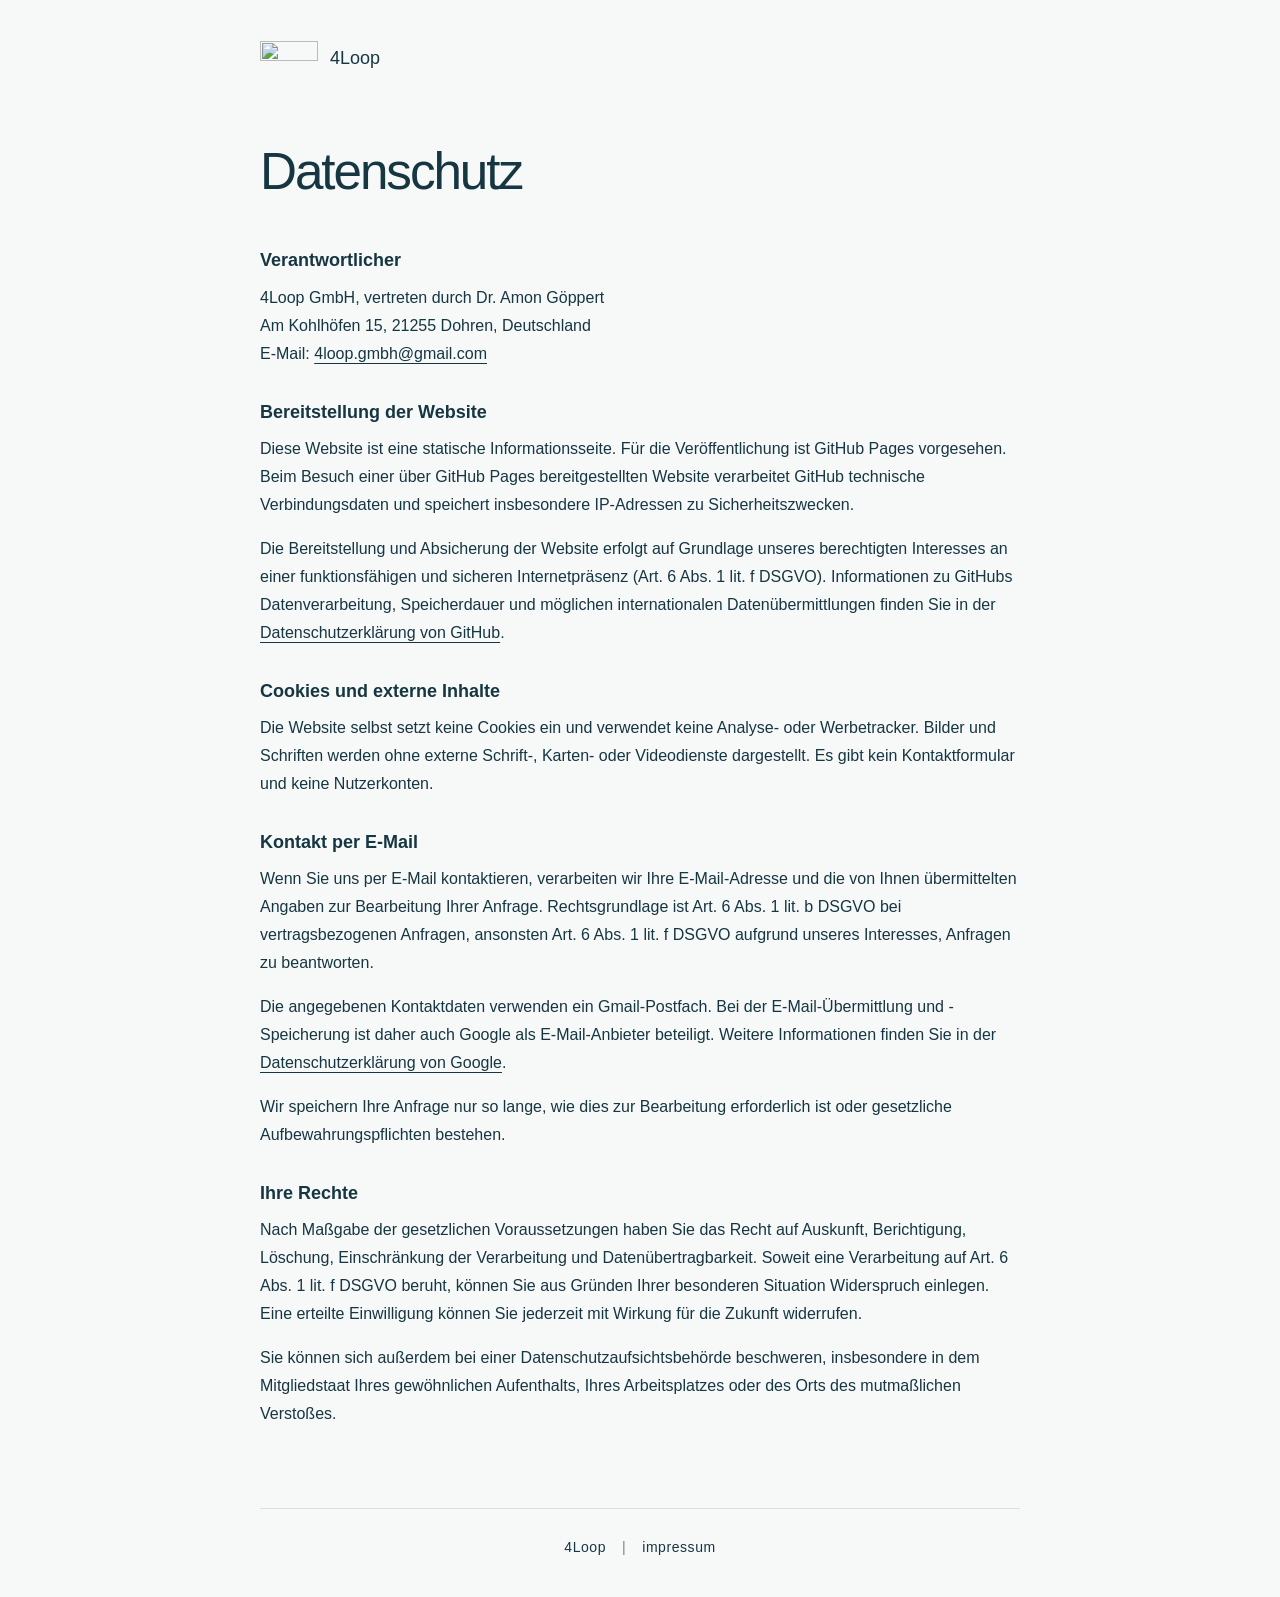
==== datenschutz.html @ 5a935d4c "Simplify 4Loop website around logo and forest photograph" ====
<!doctype html>
<html lang="de">
<head>
  <meta charset="utf-8">
  <meta name="viewport" content="width=device-width, initial-scale=1">
  <meta name="robots" content="noindex, nofollow">
  <title>Datenschutz | 4Loop</title>
  <link rel="icon" href="assets/logo.png" type="image/png">
  <link rel="stylesheet" href="styles.css">
</head>
<body class="legal-page">
  <header class="legal-header"><a class="home-link" href="./" aria-label="4Loop Startseite"><img src="assets/logo.png" width="480" height="289" alt=""><span>4Loop</span></a></header>
  <main class="legal-content">
    <h1>Datenschutz</h1>
    <h2>Verantwortlicher</h2>
    <p>4Loop GmbH, vertreten durch Dr. Amon Göppert<br>Am Kohlhöfen 15, 21255 Dohren, Deutschland<br>E-Mail: <a href="mailto:4loop.gmbh@gmail.com">4loop.gmbh@gmail.com</a></p>
    <h2>Bereitstellung der Website</h2>
    <p>Diese Website ist eine statische Informationsseite. Für die Veröffentlichung ist GitHub Pages vorgesehen. Beim Besuch einer über GitHub Pages bereitgestellten Website verarbeitet GitHub technische Verbindungsdaten und speichert insbesondere IP-Adressen zu Sicherheitszwecken.</p>
    <p>Die Bereitstellung und Absicherung der Website erfolgt auf Grundlage unseres berechtigten Interesses an einer funktionsfähigen und sicheren Internetpräsenz (Art. 6 Abs. 1 lit. f DSGVO). Informationen zu GitHubs Datenverarbeitung, Speicherdauer und möglichen internationalen Datenübermittlungen finden Sie in der <a href="https://docs.github.com/de/site-policy/privacy-policies/github-general-privacy-statement" rel="noreferrer">Datenschutzerklärung von GitHub</a>.</p>
    <h2>Cookies und externe Inhalte</h2>
    <p>Die Website selbst setzt keine Cookies ein und verwendet keine Analyse- oder Werbetracker. Bilder und Schriften werden ohne externe Schrift-, Karten- oder Videodienste dargestellt. Es gibt kein Kontaktformular und keine Nutzerkonten.</p>
    <h2>Kontakt per E-Mail</h2>
    <p>Wenn Sie uns per E-Mail kontaktieren, verarbeiten wir Ihre E-Mail-Adresse und die von Ihnen übermittelten Angaben zur Bearbeitung Ihrer Anfrage. Rechtsgrundlage ist Art. 6 Abs. 1 lit. b DSGVO bei vertragsbezogenen Anfragen, ansonsten Art. 6 Abs. 1 lit. f DSGVO aufgrund unseres Interesses, Anfragen zu beantworten.</p>
    <p>Die angegebenen Kontaktdaten verwenden ein Gmail-Postfach. Bei der E-Mail-Übermittlung und -Speicherung ist daher auch Google als E-Mail-Anbieter beteiligt. Weitere Informationen finden Sie in der <a href="https://policies.google.com/privacy?hl=de" rel="noreferrer">Datenschutzerklärung von Google</a>.</p>
    <p>Wir speichern Ihre Anfrage nur so lange, wie dies zur Bearbeitung erforderlich ist oder gesetzliche Aufbewahrungspflichten bestehen.</p>
    <h2>Ihre Rechte</h2>
    <p>Nach Maßgabe der gesetzlichen Voraussetzungen haben Sie das Recht auf Auskunft, Berichtigung, Löschung, Einschränkung der Verarbeitung und Datenübertragbarkeit. Soweit eine Verarbeitung auf Art. 6 Abs. 1 lit. f DSGVO beruht, können Sie aus Gründen Ihrer besonderen Situation Widerspruch einlegen. Eine erteilte Einwilligung können Sie jederzeit mit Wirkung für die Zukunft widerrufen.</p>
    <p>Sie können sich außerdem bei einer Datenschutzaufsichtsbehörde beschweren, insbesondere in dem Mitgliedstaat Ihres gewöhnlichen Aufenthalts, Ihres Arbeitsplatzes oder des Orts des mutmaßlichen Verstoßes.</p>
    <!-- Draft for the existing GitHub Pages setup. Verify provider arrangements and company details before public launch. -->
  </main>
  <footer class="legal-footer"><nav aria-label="Rechtliche Informationen"><a href="./">4Loop</a><span aria-hidden="true">|</span><a href="impressum.html">impressum</a></nav></footer>
</body>
</html>
---- styles.css ----
:root {
  color-scheme: light;
  font-family: "Helvetica Neue", Helvetica, Arial, sans-serif;
  color: #163641;
  background: #f7f9f9;
  font-synthesis: none;
  -webkit-font-smoothing: antialiased;
  text-rendering: optimizeLegibility;
}
* { box-sizing: border-box; }
body { margin: 0; }
a { color: inherit; text-underline-offset: .25em; }
a:focus-visible { outline: 2px solid currentColor; outline-offset: 5px; border-radius: 2px; }
.landing {
  position: relative;
  isolation: isolate;
  min-height: 100vh;
  min-height: 100svh;
  display: flex;
  flex-direction: column;
  background: #d5dee1;
}
.landscape, .landscape::after { position: absolute; inset: 0; }
.landscape { z-index: -1; overflow: hidden; }
.landscape img {
  display: block;
  width: 100%;
  height: 100%;
  object-fit: cover;
  object-position: 50% 27%;
}
.landscape::after {
  content: "";
  background: linear-gradient(180deg, rgb(240 245 247 / .3) 0%, rgb(240 245 247 / .68) 50%, rgb(240 245 247 / .32) 69%, transparent 83%, rgb(9 27 20 / .55) 100%);
}
.identity {
  flex: 1;
  width: 100%;
  padding: clamp(48px, 9svh, 120px) 24px max(70px, 12svh);
  display: flex;
  flex-direction: column;
  justify-content: center;
  align-items: center;
  text-align: center;
}
.identity-logo {
  display: block;
  width: min(580px, 67vw, 60svh);
  height: auto;
  mix-blend-mode: multiply;
}
.identity h1 {
  margin: 22px 0 0;
  font-size: clamp(2.25rem, 4vw, 3.5rem);
  line-height: 1.1;
  letter-spacing: -.045em;
  font-weight: 500;
}
.services {
  margin: 26px 0 0;
  font-size: clamp(1rem, 1.55vw, 1.25rem);
  line-height: 1.6;
  font-weight: 400;
  letter-spacing: .045em;
}
.services span { display: inline-block; margin: 0 .65em; opacity: .6; }
.landing-footer {
  padding: 16px 24px max(28px, env(safe-area-inset-bottom));
  color: white;
  text-shadow: 0 1px 6px rgb(0 0 0 / .3);
}
.landing-footer nav, .legal-footer nav {
  display: flex;
  align-items: center;
  justify-content: center;
  gap: 16px;
  font-size: .875rem;
  letter-spacing: .04em;
}
.landing-footer a, .legal-footer a {
  display: inline-flex;
  min-height: 44px;
  align-items: center;
  text-decoration: none;
}
.landing-footer a:hover, .legal-footer a:hover { text-decoration: underline; }
.landing-footer nav > span, .legal-footer nav > span { opacity: .6; }
.legal-page { min-height: 100vh; background: #f7f9f9; }
.legal-header, .legal-content, .legal-footer { width: min(100% - 48px, 760px); margin-inline: auto; }
.legal-header { padding-block: 36px; }
.home-link { display: inline-flex; align-items: center; gap: 12px; min-height: 44px; text-decoration: none; font-size: 1.125rem; font-weight: 500; }
.home-link img { display: block; width: 58px; height: auto; mix-blend-mode: multiply; }
.legal-content { padding: 28px 0 64px; font-size: 1rem; line-height: 1.75; overflow-wrap: anywhere; }
.legal-content h1 { font-size: clamp(2.2rem, 6vw, 3.2rem); font-weight: 500; letter-spacing: -.04em; line-height: 1.1; margin: 0 0 48px; }
.legal-content h2 { margin: 32px 0 10px; font-size: 1.125rem; font-weight: 600; line-height: 1.4; }
.legal-content p { margin: 0 0 16px; }
.legal-footer { border-top: 1px solid #d8e0e2; padding: 16px 0 28px; }
@media (max-width: 600px) {
  .landscape img { object-position: 50% 50%; }
  .landscape::after { background: linear-gradient(180deg, rgb(240 245 247 / .15), rgb(240 245 247 / .72) 37%, rgb(240 245 247 / .62) 57%, transparent 78%, rgb(9 27 20 / .65)); }
  .identity { padding: 48px 20px 22svh; }
  .identity-logo { width: min(84vw, 460px, 66svh); }
  .identity h1 { margin-top: 18px; font-size: 2.5rem; }
  .services { margin-top: 22px; letter-spacing: 0; font-size: 1rem; }
  .services span { margin-inline: .35em; }
}
@media (max-height: 540px) and (min-width: 601px) {
  .identity { padding: 24px 24px 20px; }
  .identity-logo { width: 41svh; }
  .identity h1 { margin-top: 8px; font-size: 2rem; }
  .services { margin-top: 12px; }
  .landing-footer { padding-bottom: 10px; }
}
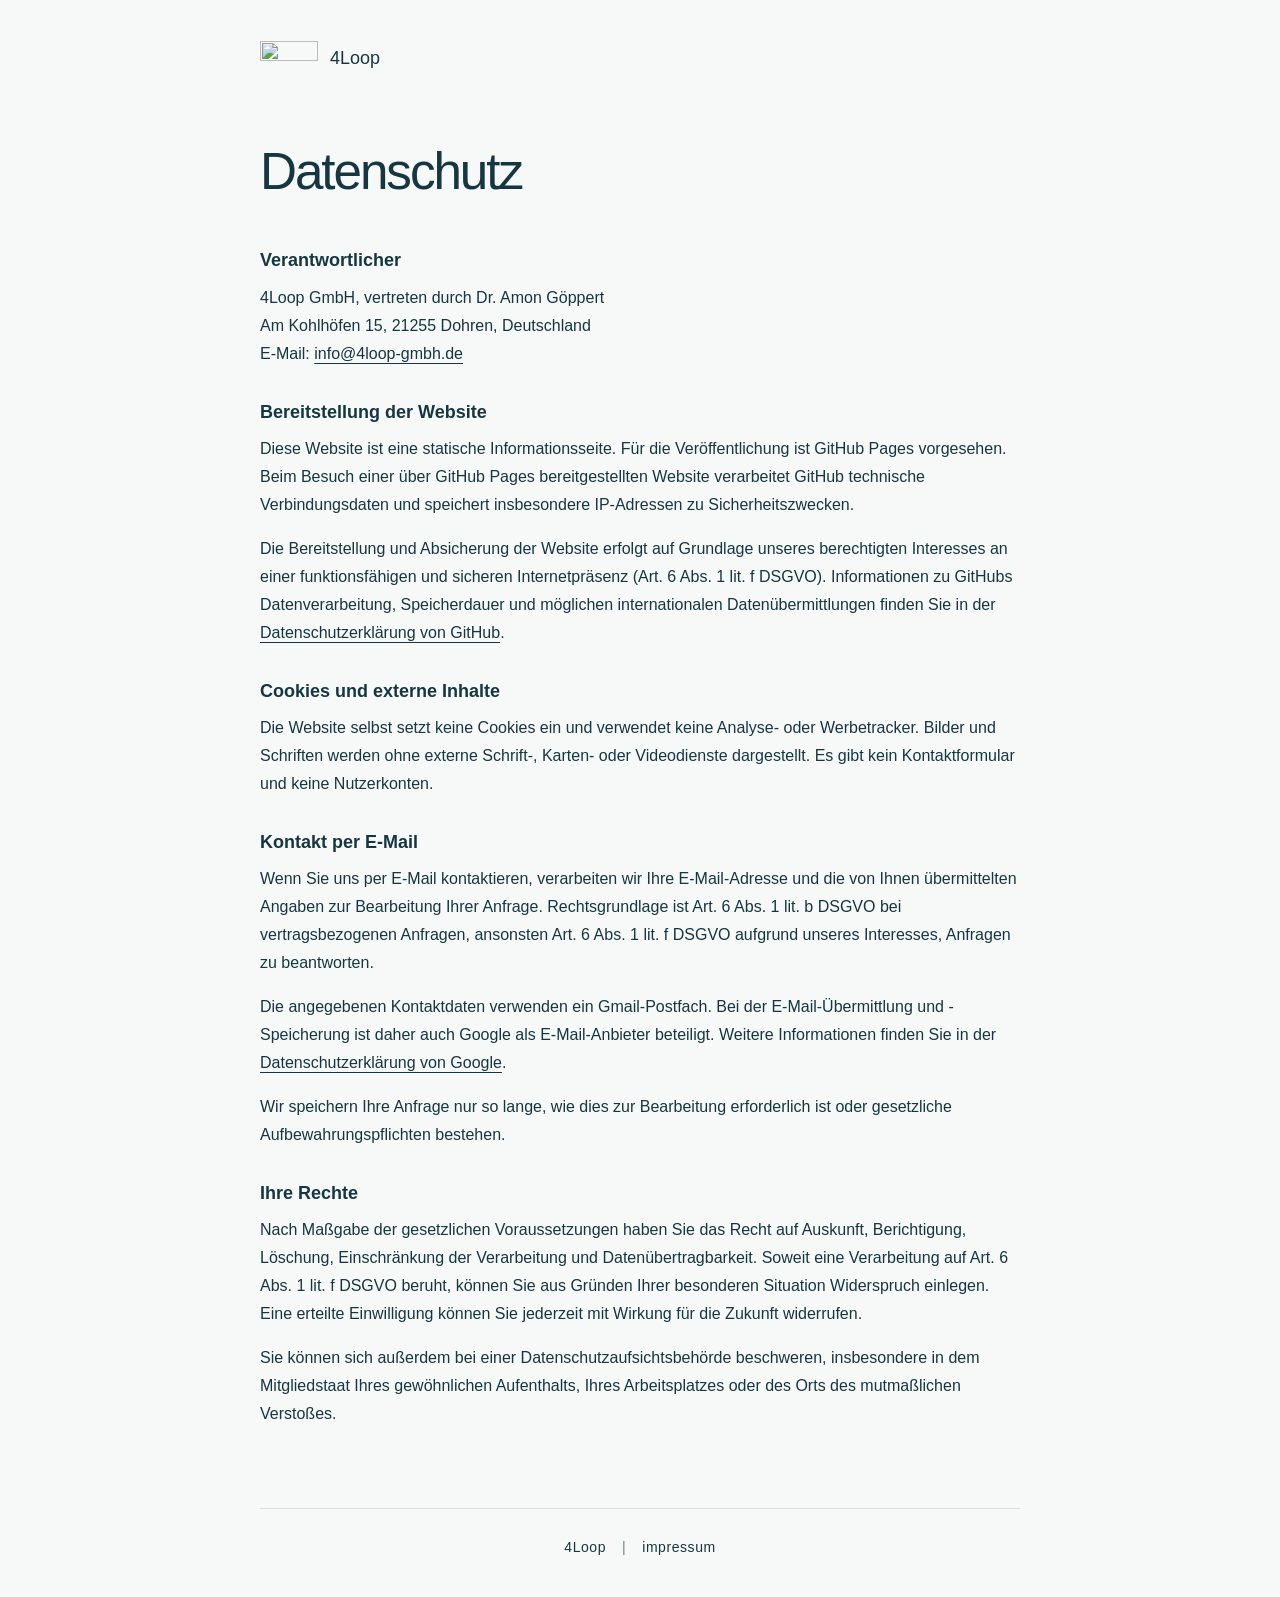
==== commit f334ae8a: "Datenschutz: contact e-mail info@4loop-gmbh.de Co-Authored-By: Claude Opus 5.5 <noreply@anthropic.co" ====
--- a/datenschutz.html
+++ b/datenschutz.html
@@ -3,9 +3,11 @@
 <head>
   <meta charset="utf-8">
   <meta name="viewport" content="width=device-width, initial-scale=1">
-  <meta name="robots" content="noindex, nofollow">
+  <meta name="robots" content="noindex, nofollow, noimageindex, noarchive">
   <title>Datenschutz | 4Loop</title>
-  <link rel="icon" href="assets/logo.png" type="image/png">
+  <link rel="icon" href="favicon.ico" sizes="48x48">
+  <link rel="icon" href="assets/favicon-512.png" type="image/png" sizes="512x512">
+  <link rel="apple-touch-icon" href="assets/apple-touch-icon.png">
   <link rel="stylesheet" href="styles.css">
 </head>
 <body class="legal-page">
@@ -13,7 +15,7 @@
   <main class="legal-content">
     <h1>Datenschutz</h1>
     <h2>Verantwortlicher</h2>
-    <p>4Loop GmbH, vertreten durch Dr. Amon Göppert<br>Am Kohlhöfen 15, 21255 Dohren, Deutschland<br>E-Mail: <a href="mailto:4loop.gmbh@gmail.com">4loop.gmbh@gmail.com</a></p>
+    <p>4Loop GmbH, vertreten durch Dr. Amon Göppert<br>Am Kohlhöfen 15, 21255 Dohren, Deutschland<br>E-Mail: <a href="mailto:info@4loop-gmbh.de">info@4loop-gmbh.de</a></p>
     <h2>Bereitstellung der Website</h2>
     <p>Diese Website ist eine statische Informationsseite. Für die Veröffentlichung ist GitHub Pages vorgesehen. Beim Besuch einer über GitHub Pages bereitgestellten Website verarbeitet GitHub technische Verbindungsdaten und speichert insbesondere IP-Adressen zu Sicherheitszwecken.</p>
     <p>Die Bereitstellung und Absicherung der Website erfolgt auf Grundlage unseres berechtigten Interesses an einer funktionsfähigen und sicheren Internetpräsenz (Art. 6 Abs. 1 lit. f DSGVO). Informationen zu GitHubs Datenverarbeitung, Speicherdauer und möglichen internationalen Datenübermittlungen finden Sie in der <a href="https://docs.github.com/de/site-policy/privacy-policies/github-general-privacy-statement" rel="noreferrer">Datenschutzerklärung von GitHub</a>.</p>
--- a/styles.css
+++ b/styles.css
@@ -49,15 +49,8 @@
   height: auto;
   mix-blend-mode: multiply;
 }
-.identity h1 {
-  margin: 22px 0 0;
-  font-size: clamp(2.25rem, 4vw, 3.5rem);
-  line-height: 1.1;
-  letter-spacing: -.045em;
-  font-weight: 500;
-}
 .services {
-  margin: 26px 0 0;
+  margin: 32px 0 0;
   font-size: clamp(1rem, 1.55vw, 1.25rem);
   line-height: 1.6;
   font-weight: 400;
@@ -85,6 +78,7 @@
 }
 .landing-footer a:hover, .legal-footer a:hover { text-decoration: underline; }
 .landing-footer nav > span, .legal-footer nav > span { opacity: .6; }
+.landing-footer nav > .brand { opacity: 1; font-weight: 500; }
 .legal-page { min-height: 100vh; background: #f7f9f9; }
 .legal-header, .legal-content, .legal-footer { width: min(100% - 48px, 760px); margin-inline: auto; }
 .legal-header { padding-block: 36px; }
@@ -100,14 +94,12 @@
   .landscape::after { background: linear-gradient(180deg, rgb(240 245 247 / .15), rgb(240 245 247 / .72) 37%, rgb(240 245 247 / .62) 57%, transparent 78%, rgb(9 27 20 / .65)); }
   .identity { padding: 48px 20px 22svh; }
   .identity-logo { width: min(84vw, 460px, 66svh); }
-  .identity h1 { margin-top: 18px; font-size: 2.5rem; }
   .services { margin-top: 22px; letter-spacing: 0; font-size: 1rem; }
   .services span { margin-inline: .35em; }
 }
 @media (max-height: 540px) and (min-width: 601px) {
   .identity { padding: 24px 24px 20px; }
   .identity-logo { width: 41svh; }
-  .identity h1 { margin-top: 8px; font-size: 2rem; }
   .services { margin-top: 12px; }
   .landing-footer { padding-bottom: 10px; }
 }
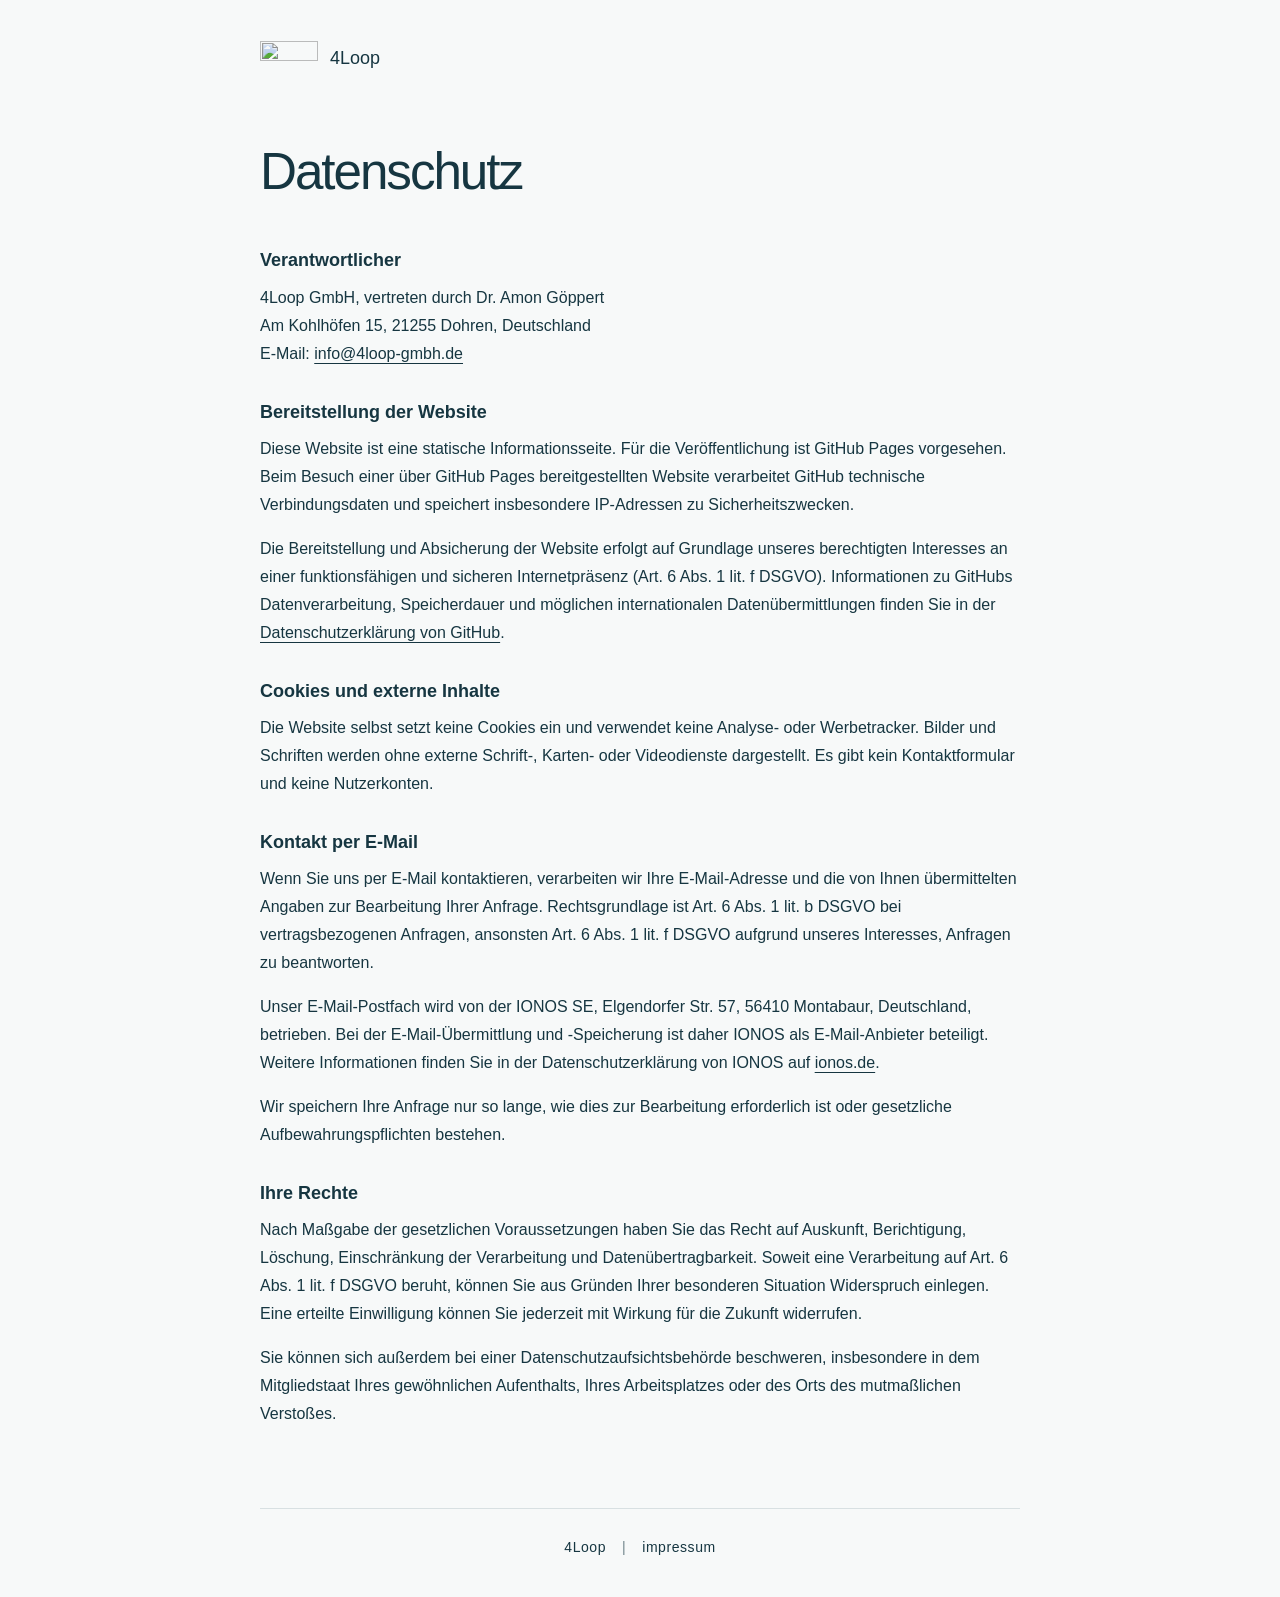
==== commit a1ab8620: "Hill effect at every desktop width; Datenschutz: IONOS as mail provider - Logo stays anchored to the" ====
--- a/datenschutz.html
+++ b/datenschutz.html
@@ -23,7 +23,7 @@
     <p>Die Website selbst setzt keine Cookies ein und verwendet keine Analyse- oder Werbetracker. Bilder und Schriften werden ohne externe Schrift-, Karten- oder Videodienste dargestellt. Es gibt kein Kontaktformular und keine Nutzerkonten.</p>
     <h2>Kontakt per E-Mail</h2>
     <p>Wenn Sie uns per E-Mail kontaktieren, verarbeiten wir Ihre E-Mail-Adresse und die von Ihnen übermittelten Angaben zur Bearbeitung Ihrer Anfrage. Rechtsgrundlage ist Art. 6 Abs. 1 lit. b DSGVO bei vertragsbezogenen Anfragen, ansonsten Art. 6 Abs. 1 lit. f DSGVO aufgrund unseres Interesses, Anfragen zu beantworten.</p>
-    <p>Die angegebenen Kontaktdaten verwenden ein Gmail-Postfach. Bei der E-Mail-Übermittlung und -Speicherung ist daher auch Google als E-Mail-Anbieter beteiligt. Weitere Informationen finden Sie in der <a href="https://policies.google.com/privacy?hl=de" rel="noreferrer">Datenschutzerklärung von Google</a>.</p>
+    <p>Unser E-Mail-Postfach wird von der IONOS SE, Elgendorfer Str. 57, 56410 Montabaur, Deutschland, betrieben. Bei der E-Mail-Übermittlung und -Speicherung ist daher IONOS als E-Mail-Anbieter beteiligt. Weitere Informationen finden Sie in der Datenschutzerklärung von IONOS auf <a href="https://www.ionos.de" rel="noreferrer">ionos.de</a>.</p>
     <p>Wir speichern Ihre Anfrage nur so lange, wie dies zur Bearbeitung erforderlich ist oder gesetzliche Aufbewahrungspflichten bestehen.</p>
     <h2>Ihre Rechte</h2>
     <p>Nach Maßgabe der gesetzlichen Voraussetzungen haben Sie das Recht auf Auskunft, Berichtigung, Löschung, Einschränkung der Verarbeitung und Datenübertragbarkeit. Soweit eine Verarbeitung auf Art. 6 Abs. 1 lit. f DSGVO beruht, können Sie aus Gründen Ihrer besonderen Situation Widerspruch einlegen. Eine erteilte Einwilligung können Sie jederzeit mit Wirkung für die Zukunft widerrufen.</p>
--- a/styles.css
+++ b/styles.css
@@ -36,18 +36,31 @@
 .identity {
   flex: 1;
   width: 100%;
-  padding: clamp(48px, 9svh, 120px) 24px max(70px, 12svh);
+  padding: clamp(32px, 6svh, 80px) 24px max(80px, 15svh);
   display: flex;
   flex-direction: column;
   justify-content: center;
   align-items: center;
   text-align: center;
 }
+.lockup { display: inline-flex; flex-direction: column; align-items: stretch; }
+/* The hill in front of the logo: the photo cut along the treetops (sharpened), with the same light gradient. */
+.landscape-front {
+  display: none;
+  position: absolute;
+  inset: 0;
+  z-index: 1;
+  pointer-events: none;
+  background: linear-gradient(180deg, rgb(240 245 247 / .3) 0%, rgb(240 245 247 / .68) 50%, rgb(240 245 247 / .32) 69%, transparent 83%, rgb(9 27 20 / .55) 100%), url("assets/forest-front.webp") 50% 27% / cover no-repeat;
+  -webkit-mask: url("assets/forest-front.webp") 50% 27% / cover no-repeat;
+  mask: url("assets/forest-front.webp") 50% 27% / cover no-repeat;
+}
+.services, .landing-footer { position: relative; z-index: 2; }
 .identity-logo {
   display: block;
-  width: min(580px, 67vw, 60svh);
+  width: 0;
+  min-width: 100%;
   height: auto;
-  mix-blend-mode: multiply;
 }
 .services {
   margin: 32px 0 0;
@@ -55,8 +68,9 @@
   line-height: 1.6;
   font-weight: 400;
   letter-spacing: .045em;
+  white-space: nowrap;
+  margin-right: -.045em;
 }
-.services span { display: inline-block; margin: 0 .65em; opacity: .6; }
 .landing-footer {
   padding: 16px 24px max(28px, env(safe-area-inset-bottom));
   color: white;
@@ -93,13 +107,22 @@
   .landscape img { object-position: 50% 50%; }
   .landscape::after { background: linear-gradient(180deg, rgb(240 245 247 / .15), rgb(240 245 247 / .72) 37%, rgb(240 245 247 / .62) 57%, transparent 78%, rgb(9 27 20 / .65)); }
   .identity { padding: 48px 20px 22svh; }
-  .identity-logo { width: min(84vw, 460px, 66svh); }
-  .services { margin-top: 22px; letter-spacing: 0; font-size: 1rem; }
-  .services span { margin-inline: .35em; }
+  .services { margin-top: 22px; margin-right: 0; letter-spacing: 0; font-size: 1rem; }
 }
 @media (max-height: 540px) and (min-width: 601px) {
   .identity { padding: 24px 24px 20px; }
-  .identity-logo { width: 41svh; }
   .services { margin-top: 12px; }
   .landing-footer { padding-bottom: 10px; }
 }
+/* From 601 px wide (the desktop photo), the photo scales with the width while it is wider than 3:4,
+   so the logo is placed relative to the photo: the hill on its right always covers the bottom right
+   of the O (as on an iPhone lock screen), at every window size, without a jump. */
+@media (min-width: 601px) and (min-aspect-ratio: 3/4) {
+  .identity { justify-content: flex-start; padding: 0 24px; }
+  .lockup { font-size: max(.875rem, 1.39vw); }
+  .services { font-size: 1em; margin-top: 1.6em; }
+  /* top of the logo = hill skyline (12.33vw + 27vh: photo y 870 of 1800, object-position 27%)
+     - logo height (11.75em, the logo is as wide as the tagline) + overlap */
+  .lockup { margin-top: calc(12.33vw + 27vh - 11.75em + var(--hill-overlap, 2.6em)); }
+  .landscape-front { display: block; }
+}
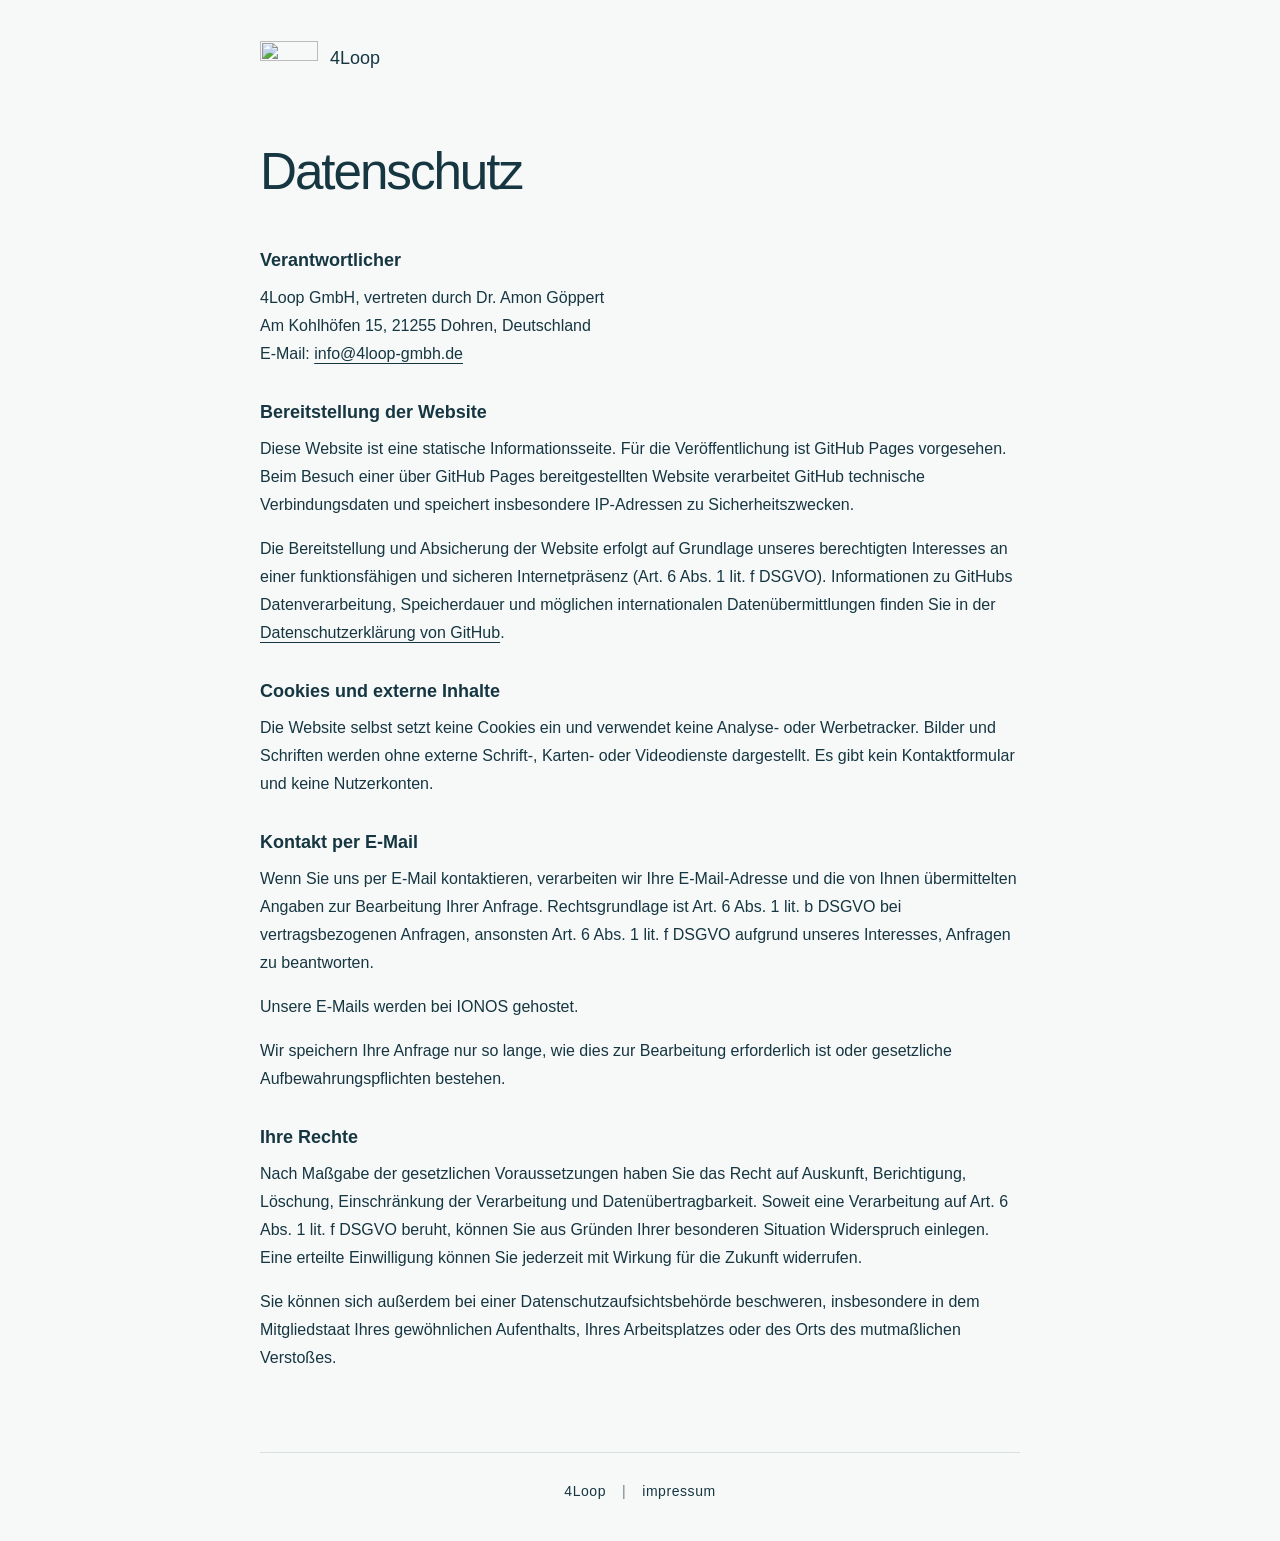
==== commit 021de319: "Datenschutz: state simply that e-mail is hosted at IONOS Co-Authored-By: Claude Opus 5.5 <noreply@an" ====
--- a/datenschutz.html
+++ b/datenschutz.html
@@ -23,7 +23,7 @@
     <p>Die Website selbst setzt keine Cookies ein und verwendet keine Analyse- oder Werbetracker. Bilder und Schriften werden ohne externe Schrift-, Karten- oder Videodienste dargestellt. Es gibt kein Kontaktformular und keine Nutzerkonten.</p>
     <h2>Kontakt per E-Mail</h2>
     <p>Wenn Sie uns per E-Mail kontaktieren, verarbeiten wir Ihre E-Mail-Adresse und die von Ihnen übermittelten Angaben zur Bearbeitung Ihrer Anfrage. Rechtsgrundlage ist Art. 6 Abs. 1 lit. b DSGVO bei vertragsbezogenen Anfragen, ansonsten Art. 6 Abs. 1 lit. f DSGVO aufgrund unseres Interesses, Anfragen zu beantworten.</p>
-    <p>Unser E-Mail-Postfach wird von der IONOS SE, Elgendorfer Str. 57, 56410 Montabaur, Deutschland, betrieben. Bei der E-Mail-Übermittlung und -Speicherung ist daher IONOS als E-Mail-Anbieter beteiligt. Weitere Informationen finden Sie in der Datenschutzerklärung von IONOS auf <a href="https://www.ionos.de" rel="noreferrer">ionos.de</a>.</p>
+    <p>Unsere E-Mails werden bei IONOS gehostet.</p>
     <p>Wir speichern Ihre Anfrage nur so lange, wie dies zur Bearbeitung erforderlich ist oder gesetzliche Aufbewahrungspflichten bestehen.</p>
     <h2>Ihre Rechte</h2>
     <p>Nach Maßgabe der gesetzlichen Voraussetzungen haben Sie das Recht auf Auskunft, Berichtigung, Löschung, Einschränkung der Verarbeitung und Datenübertragbarkeit. Soweit eine Verarbeitung auf Art. 6 Abs. 1 lit. f DSGVO beruht, können Sie aus Gründen Ihrer besonderen Situation Widerspruch einlegen. Eine erteilte Einwilligung können Sie jederzeit mit Wirkung für die Zukunft widerrufen.</p>
